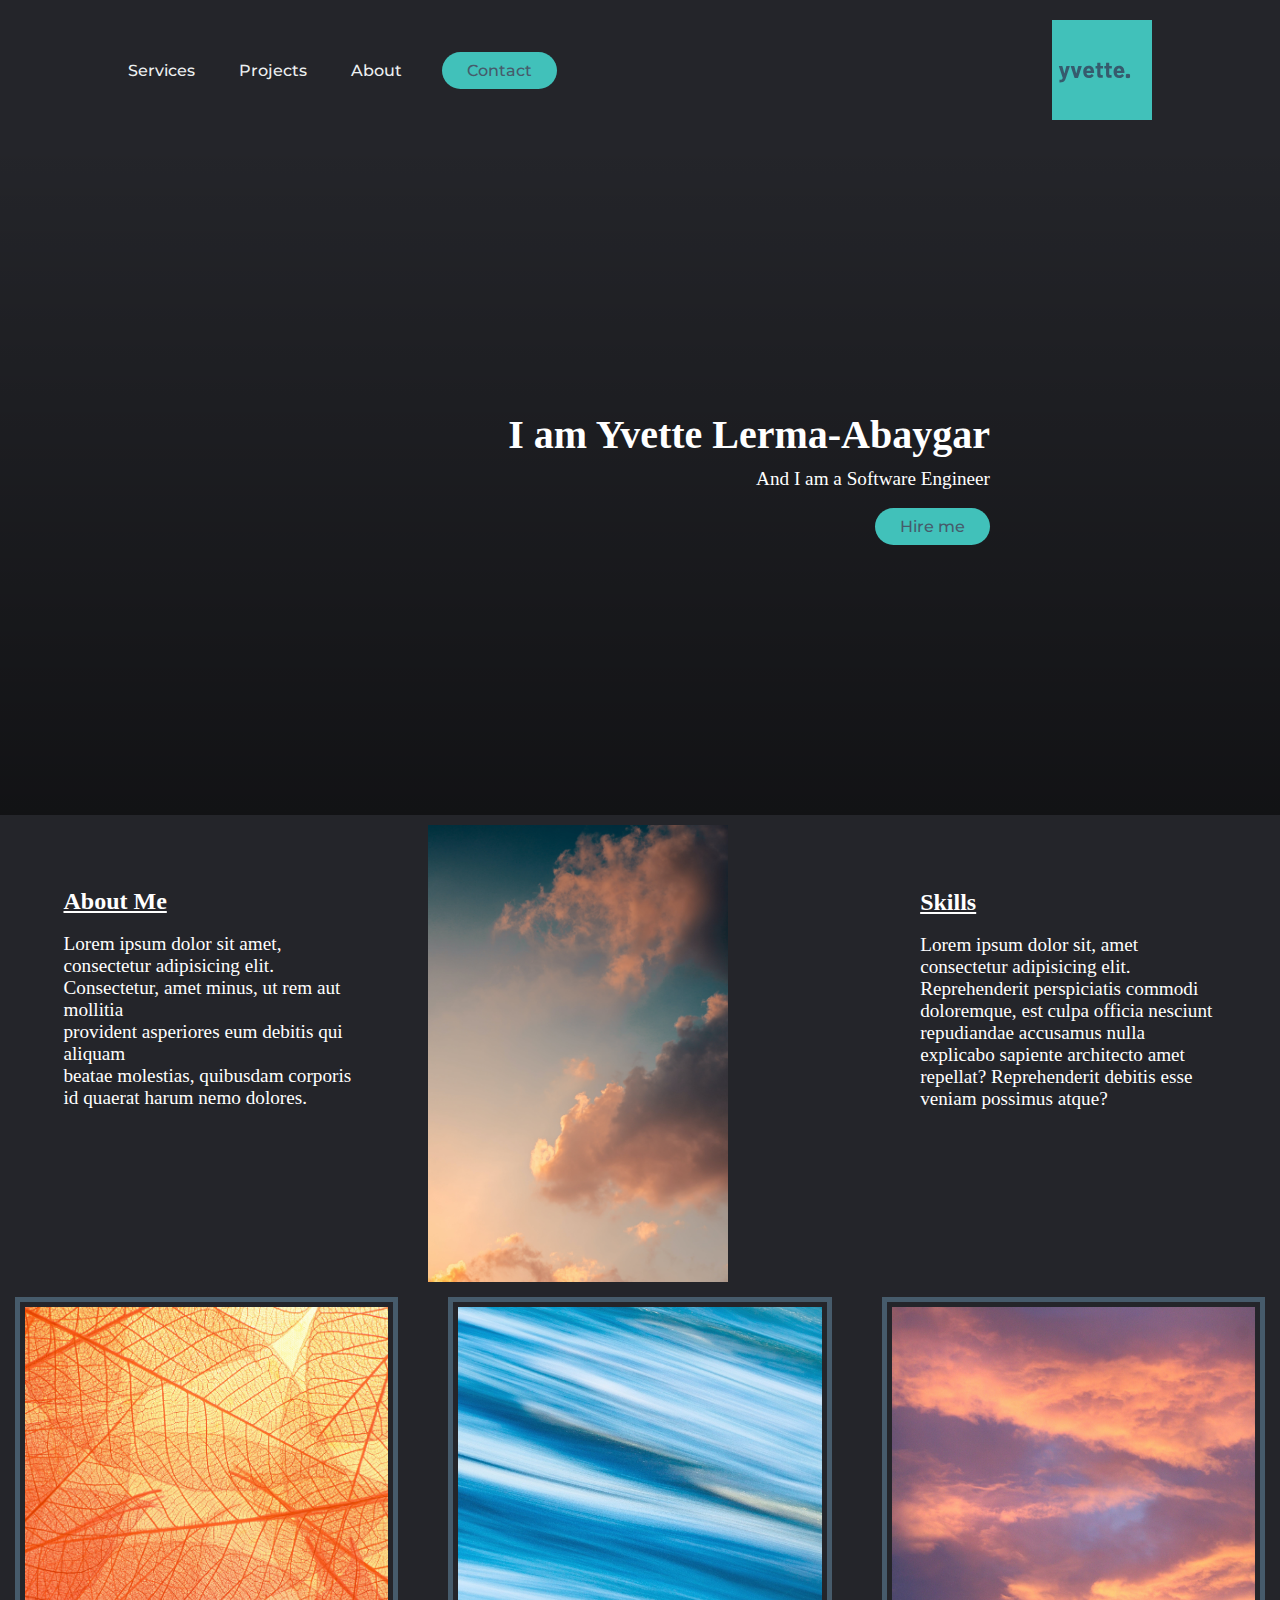
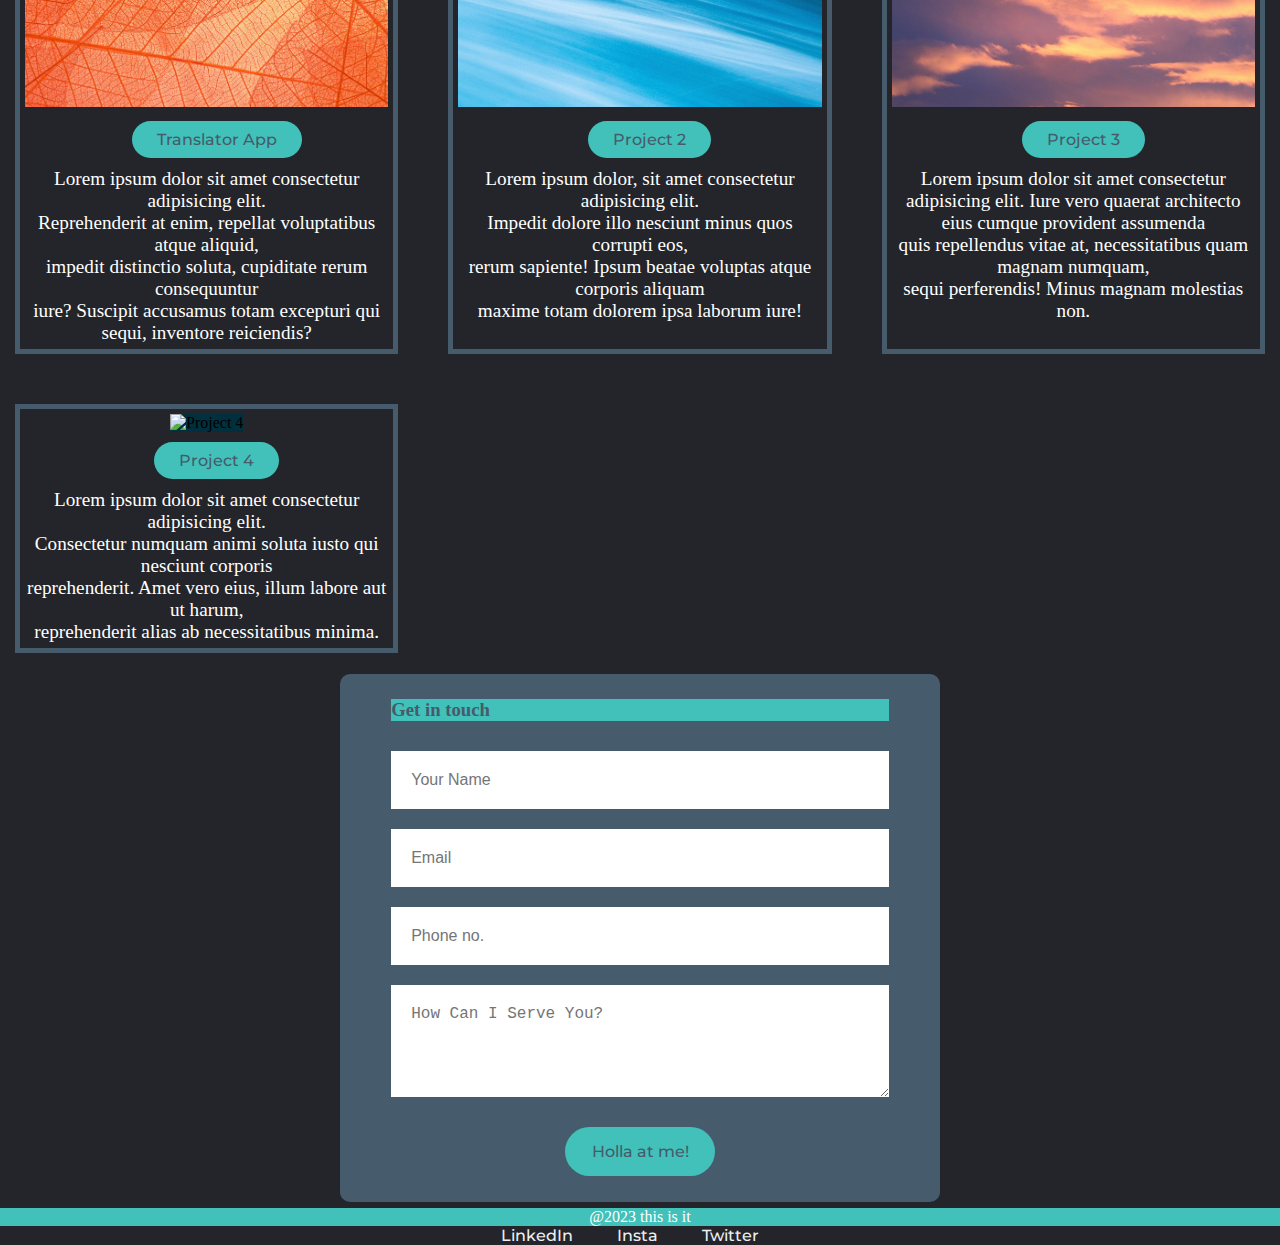
==== index.html @ d26eaa2d "added js file" ====
<!DOCTYPE html>
<html lang="en">
<head>
    <meta charset="UTF-8">
    <meta http-equiv="X-UA-Compatible" content="IE=edge">
    <title>yvette.</title>
    <meta name="viewport" content="width=device-width, initial-scale=1.0">
    <meta name="viewort" content="width=device-width, initial-scale=1">
    <link rel="stylesheet" href="index.css">
</head>
<body>
    <header>
        <img class="logo" src="media/yvette.svg" alt="logo"></svg>
        <nav>
            <ul class="nav__links">
                <li><a href="#">Services</a></li>
                <li><a href="#">Projects</a></li>
                <li><a href="#">About</a></li>
            </ul>
        </nav>
        <a class="cta" href="#"><button>Contact</button></a>
    </header>
</body>
    <!-- This is my section -->
    <section class="hero">
        <div class="hero-content">
              <h1>I am Yvette Lerma-Abaygar</h1>
              <p>And I am a Software Engineer</p><br>
              <button>Hire me</button>
          </div>
    </section>
    <section>
        <div class="aboutme-grid">
        <div class="about-me">
            <h2><u>About Me</u></h2><br>
            <p>Lorem ipsum dolor sit amet,<br>consectetur adipisicing elit.<br>Consectetur, amet minus, ut rem aut mollitia<br>provident asperiores eum debitis qui aliquam<br>beatae molestias, quibusdam corporis id quaerat harum nemo dolores.</p>
        </div>
        <div class="grid-item">
            <img src="media/clouds.jpg" alt="clouds">
        </div>        
        <div class="skills">
            <h2><u>Skills</u></h2><br>
            <p>Lorem ipsum dolor sit, amet consectetur adipisicing elit. Reprehenderit perspiciatis commodi doloremque, est culpa officia nesciunt repudiandae accusamus nulla explicabo sapiente architecto amet repellat? Reprehenderit debitis esse veniam possimus atque?</p>
        </div>
        </div>
    </section>
    <section>
        <div class="projects">
            <div class="project-item">
              <img src="media/project1.jpg" alt="Project 1">
              <h3><button>Translator App</button></h3>
              <p>Lorem ipsum dolor sit amet consectetur adipisicing elit.<br> Reprehenderit at enim, repellat voluptatibus atque aliquid,<br> impedit distinctio soluta, cupiditate rerum consequuntur<br> iure? Suscipit accusamus totam excepturi qui sequi, inventore reiciendis?</p>
            </div>
            <div class="project-item">
              <img src="media/project2.jpg" alt="Project 2">
              <h3><button>Project 2</button></h3>
              <p>Lorem ipsum dolor, sit amet consectetur adipisicing elit.<br> Impedit dolore illo nesciunt minus quos corrupti eos,<br> rerum sapiente! Ipsum beatae voluptas atque corporis aliquam<br> maxime totam dolorem ipsa laborum iure!</p>
            </div>
            <div class="project-item">
                <img src="media/project3.jpg" alt="Project 3">
                <h3><button>Project 3</button></h3>
                <p>Lorem ipsum dolor sit amet consectetur adipisicing elit. Iure vero quaerat architecto eius cumque provident assumenda<br> quis repellendus vitae at, necessitatibus quam magnam numquam,<br> sequi perferendis! Minus magnam molestias non.</p>
            </div>
            <div class="project-item">
                <img src="media/project4.jpg" alt="Project 4">
                <h3><button>Project 4</button></h3>
                <p>Lorem ipsum dolor sit amet consectetur adipisicing elit.<br> Consectetur numquam animi soluta iusto qui nesciunt corporis<br> reprehenderit. Amet vero eius, illum labore aut ut harum,<br> reprehenderit alias ab necessitatibus minima.</p>
            </div>
          </div>
    </section>
    <section>
        <div class="container">
            <form>
                <h3>Get in touch</h3>
                <input type="text" id="name" placeholder="Your Name" required>
                <input type="email" id="email" placeholder="Email" required>
                <input type="text" id="phone" placeholder="Phone no." required>
                <textarea id="message" rows="4" placeholder="How Can I Serve You?"></textarea>
                <button type="submit">Holla at me!</button>
            </form>
        </div>
    </section>
    <footer>
        @2023 this is it
        <nav>
            <ul class="nav__links">
                <li><a href="#">LinkedIn</a></li>
                <li><a href="#">Insta</a></li>
                <li><a href="#">Twitter</a></li>
            </ul>
        </nav>
    </footer>
    <script src="main.js"></script>
</body>
</html>
---- index.css ----
@import url('https://fonts.googleapis.com/css2?family=Montserrat:wght@500&display=swap');

* {
    box-sizing: border-box;
    margin: 0;
    padding: 0;
    background-color: rgba(36, 37, 42, 1);
}

li, a, button {
    font-family:"Montserrat", sans-serif;
    font-weight: 500;
    font-size: 16px;
    color: #edf0f1;
    text-decoration: none;
}

header {
    display: flex;
    justify-content: flex-end;
    align-items: center;
    padding: 20px 10%;
}

.logo {
    cursor: pointer;
    order: 3;
    margin-left: auto;
    width: 100px;
    height: auto;
}

nav {
    order: 1;
}

.nav__links {
    list-style: none;
}

.nav__links li {
    display: inline-block;
    padding: 0px 20px;
}

.nav__links li:nth-child(1) {
    padding: 0px 20px 0 0;
}

.nav__links li a {
    transition: all 0.3s ease 0s;
}

.nav__links li a:hover {
    color: rgba(65, 193, 186, 1);
}

.cta {
    order: 2;
}

button {
    margin-left: 20px;
    padding: 9px 25px;
    background-color:  rgba(65, 193, 186, 1);
    color: rgba(70, 91, 107, 1);
    border: none;
    border-radius: 50px;
    cursor: pointer;
    transition: all 0.3s ease 0s;
}

button:hover {
    background-color: rgba(70, 91, 107, 0.5);
    color: orange;
}

body, html {
    height: 100%;
    margin: 0;
    padding: 0;
}

.hero {
    background-image: linear-gradient(rgba(0, 0, 0, 0), rgba(0, 0, 0, 0.5)),
    url("Yvette.jpg");
    height: 75vh;
    background-position: center;
    background-size: cover;
    color: white;
    text-align: right;
    display: flex;
    align-items: center;
    position: relative;
  }

  .hero-content {
    width: 100%;
    max-width: 700px;
    margin: 0 auto;
    background-color: transparent;
  }

  h1 {
    font-size: 2.5em;
    margin-bottom: 10px;
    background-color: transparent;
  }
  
  p {
    font-size: 1.2em;
    background-color: transparent;
  }

  .about-me {
    text-align: left;
    color: white;
    margin: 15%;
  }

  .aboutme-grid {
    display: grid;
    grid-template-columns: repeat(3, 1fr);
    gap: 5px;
    margin-top: 10px;
  }

  .grid-item {
    width: 300px;
    height: auto;
  }

  img {
    background-image: url("./media/clouds.jpg");
    width: 100%;
    height: 100%;
    object-fit: cover;
  }

  .skills {
    text-align: left;
    color: white;
    margin: 15%;
    gap: 5px;
  }

  .projects {
    margin: 15px 15px 15px 15px;
    display: grid;
    grid-template-columns: repeat(auto-fit, minmax(300px, 1fr));
    gap: 50px;
  }
  
  .project-item {
    border: 5px solid rgba(70, 91, 107, 1);
    padding: 5px;
    text-align: center;
  }
  
  .project-item img {
    max-width: auto;
    height: 400px;
  }
  
  .project-item h3 {
    margin-top: 10px;
    background-color: transparent;
  }
  
  .project-item p {
    margin-top: 10px;
    color:white;
  }

  .container {
    width: 100%;
    height: 60vh;
    display: flex;
    align-items: center;
    justify-content: center;
  }

  form{
    background:rgba(70, 91, 107, 1);
    display: flex;
    flex-direction: column;
    padding: 2vw 4vw;
    width: 90%;
    max-width: 600px;
    border-radius: 10px;
  }

  form h3 {
    color:rgba(70, 91, 107, 1);
    font-weight: 800;
    margin-bottom: 20px;
    background:rgba(65, 193, 186, 1);
  }

  form input, form textarea{
    border: 0;
    margin: 10px 0;
    padding: 20px;
    outline: none;
    background:white;
    font-size: 16px;
  }

  form button{
    padding: 15px;
    border: 0;
    outline: none;
    width: 150px;
    margin: 20px auto 0;
    border-radius: 30px;
  }

  footer {
    background:rgba(65, 193, 186, 1);
    color:white;
    width: 100%;
    height: 20px;
    text-align: center;
  }
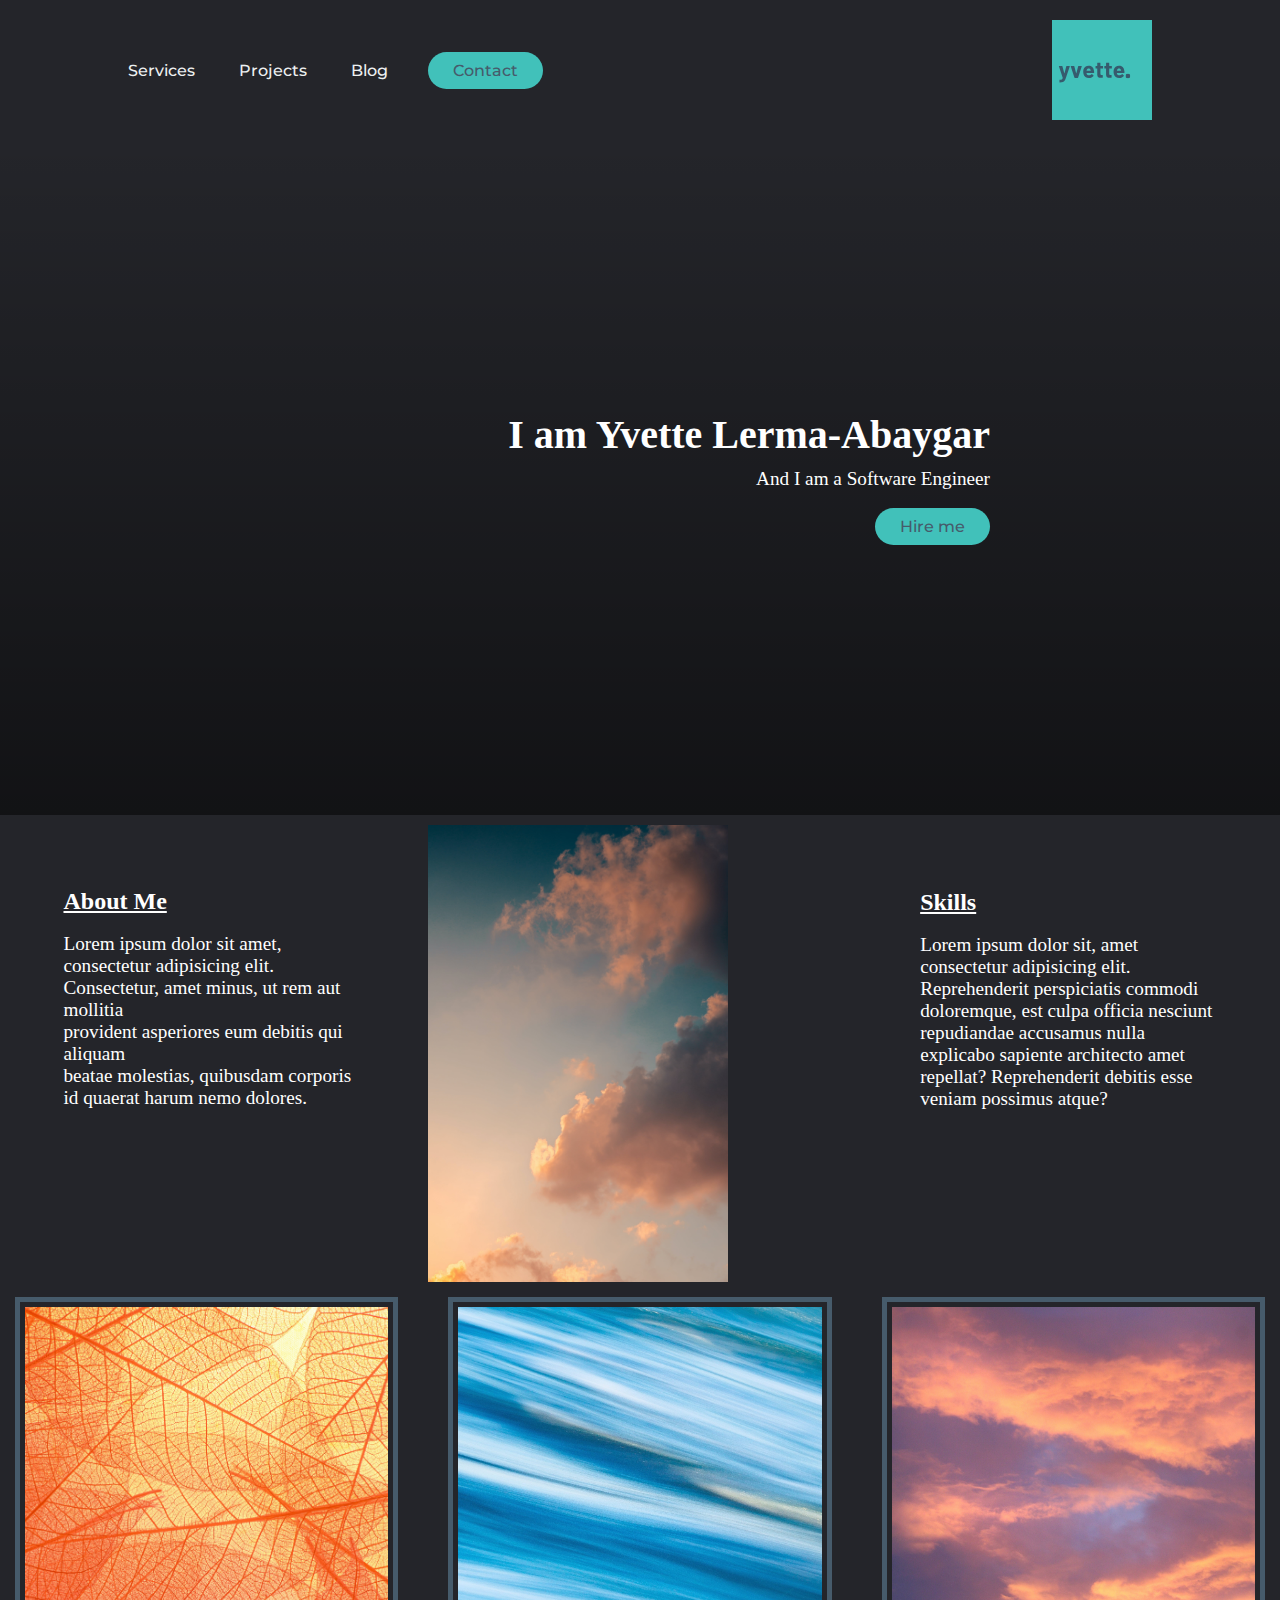
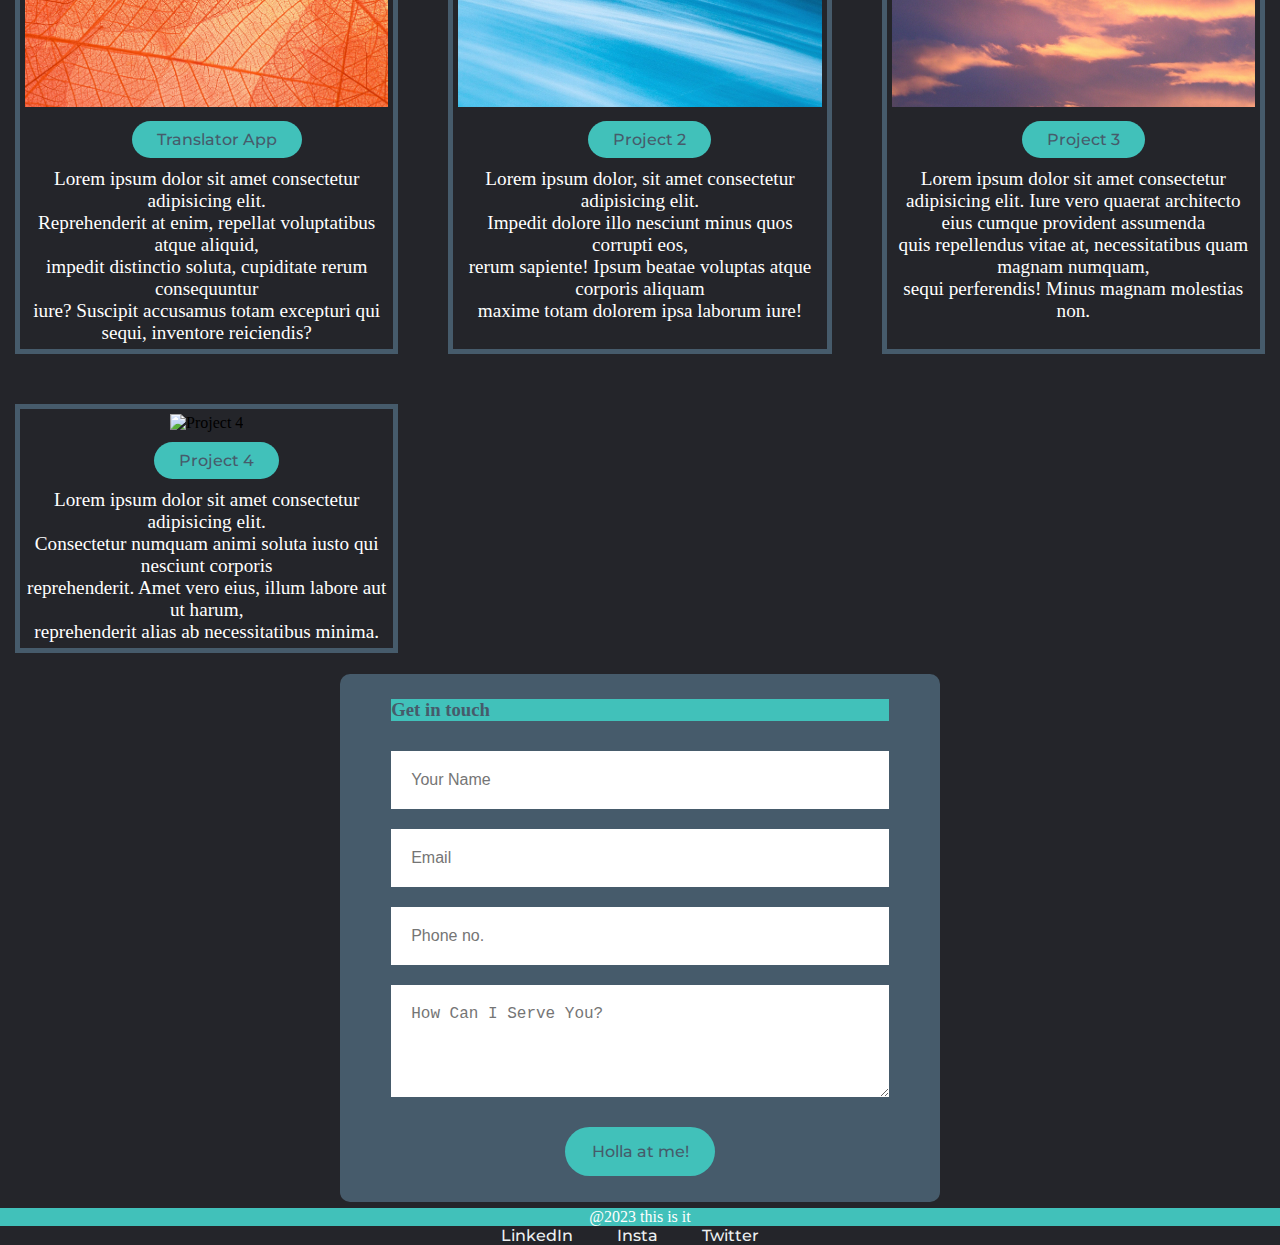
==== commit 3555c8e3: "added js/css and html files. Linked them" ====
--- a/index.html
+++ b/index.html
@@ -6,16 +6,16 @@
     <title>yvette.</title>
     <meta name="viewport" content="width=device-width, initial-scale=1.0">
     <meta name="viewort" content="width=device-width, initial-scale=1">
-    <link rel="stylesheet" href="index.css">
+    <link rel="stylesheet" href="/css/index.css">
 </head>
 <body>
     <header>
         <img class="logo" src="media/yvette.svg" alt="logo"></svg>
         <nav>
             <ul class="nav__links">
-                <li><a href="#">Services</a></li>
-                <li><a href="#">Projects</a></li>
-                <li><a href="#">About</a></li>
+                <li><a href="services.html">Services</a></li>
+                <li><a href="projects.html">Projects</a></li>
+                <li><a href="#">Blog</a></li>
             </ul>
         </nav>
         <a class="cta" href="#"><button>Contact</button></a>
@@ -90,6 +90,6 @@
             </ul>
         </nav>
     </footer>
-    <script src="main.js"></script>
+    <script src="/js/main.js"></script>
 </body>
 </html>--- a/css/index.css
+++ b/css/index.css
@@ -0,0 +1,225 @@
+@import url('https://fonts.googleapis.com/css2?family=Montserrat:wght@500&display=swap');
+
+* {
+    box-sizing: border-box;
+    margin: 0;
+    padding: 0;
+    background-color: rgba(36, 37, 42, 1);
+}
+
+li, a, button {
+    font-family:"Montserrat", sans-serif;
+    font-weight: 500;
+    font-size: 16px;
+    color: #edf0f1;
+    text-decoration: none;
+}
+
+header {
+    display: flex;
+    justify-content: flex-end;
+    align-items: center;
+    padding: 20px 10%;
+}
+
+.logo {
+    cursor: pointer;
+    order: 3;
+    margin-left: auto;
+    width: 100px;
+    height: auto;
+}
+
+nav {
+    order: 1;
+}
+
+.nav__links {
+    list-style: none;
+}
+
+.nav__links li {
+    display: inline-block;
+    padding: 0px 20px;
+}
+
+.nav__links li:nth-child(1) {
+    padding: 0px 20px 0 0;
+}
+
+.nav__links li a {
+    transition: all 0.3s ease 0s;
+}
+
+.nav__links li a:hover {
+    color: rgba(65, 193, 186, 1);
+}
+
+.cta {
+    order: 2;
+}
+
+button {
+    margin-left: 20px;
+    padding: 9px 25px;
+    background-color:  rgba(65, 193, 186, 1);
+    color: rgba(70, 91, 107, 1);
+    border: none;
+    border-radius: 50px;
+    cursor: pointer;
+    transition: all 0.3s ease 0s;
+}
+
+button:hover {
+    background-color: rgba(70, 91, 107, 0.5);
+    color: orange;
+}
+
+body, html {
+    height: 100%;
+    margin: 0;
+    padding: 0;
+}
+
+.hero {
+    background-image: linear-gradient(rgba(0, 0, 0, 0), rgba(0, 0, 0, 0.5)),
+    url("Yvette.jpg");
+    height: 75vh;
+    background-position: center;
+    background-size: cover;
+    color: white;
+    text-align: right;
+    display: flex;
+    align-items: center;
+    position: relative;
+  }
+
+  .hero-content {
+    width: 100%;
+    max-width: 700px;
+    margin: 0 auto;
+    background-color: transparent;
+  }
+
+  h1 {
+    font-size: 2.5em;
+    margin-bottom: 10px;
+    background-color: transparent;
+  }
+  
+  p {
+    font-size: 1.2em;
+    background-color: transparent;
+  }
+
+  .about-me {
+    text-align: left;
+    color: white;
+    margin: 15%;
+  }
+
+  .aboutme-grid {
+    display: grid;
+    grid-template-columns: repeat(3, 1fr);
+    gap: 5px;
+    margin-top: 10px;
+  }
+
+  .grid-item {
+    width: 300px;
+    height: auto;
+  }
+
+  img {
+    background-image: url("./media/clouds.jpg");
+    width: 100%;
+    height: 100%;
+    object-fit: cover;
+  }
+
+  .skills {
+    text-align: left;
+    color: white;
+    margin: 15%;
+    gap: 5px;
+  }
+
+  .projects {
+    margin: 15px 15px 15px 15px;
+    display: grid;
+    grid-template-columns: repeat(auto-fit, minmax(300px, 1fr));
+    gap: 50px;
+  }
+  
+  .project-item {
+    border: 5px solid rgba(70, 91, 107, 1);
+    padding: 5px;
+    text-align: center;
+  }
+  
+  .project-item img {
+    max-width: auto;
+    height: 400px;
+  }
+  
+  .project-item h3 {
+    margin-top: 10px;
+    background-color: transparent;
+  }
+  
+  .project-item p {
+    margin-top: 10px;
+    color:white;
+  }
+
+  .container {
+    width: 100%;
+    height: 60vh;
+    display: flex;
+    align-items: center;
+    justify-content: center;
+  }
+
+  form{
+    background:rgba(70, 91, 107, 1);
+    display: flex;
+    flex-direction: column;
+    padding: 2vw 4vw;
+    width: 90%;
+    max-width: 600px;
+    border-radius: 10px;
+  }
+
+  form h3 {
+    color:rgba(70, 91, 107, 1);
+    font-weight: 800;
+    margin-bottom: 20px;
+    background:rgba(65, 193, 186, 1);
+  }
+
+  form input, form textarea{
+    border: 0;
+    margin: 10px 0;
+    padding: 20px;
+    outline: none;
+    background:white;
+    font-size: 16px;
+  }
+
+  form button{
+    padding: 15px;
+    border: 0;
+    outline: none;
+    width: 150px;
+    margin: 20px auto 0;
+    border-radius: 30px;
+  }
+
+  footer {
+    background:rgba(65, 193, 186, 1);
+    color:white;
+    width: 100%;
+    height: 20px;
+    text-align: center;
+  }
+
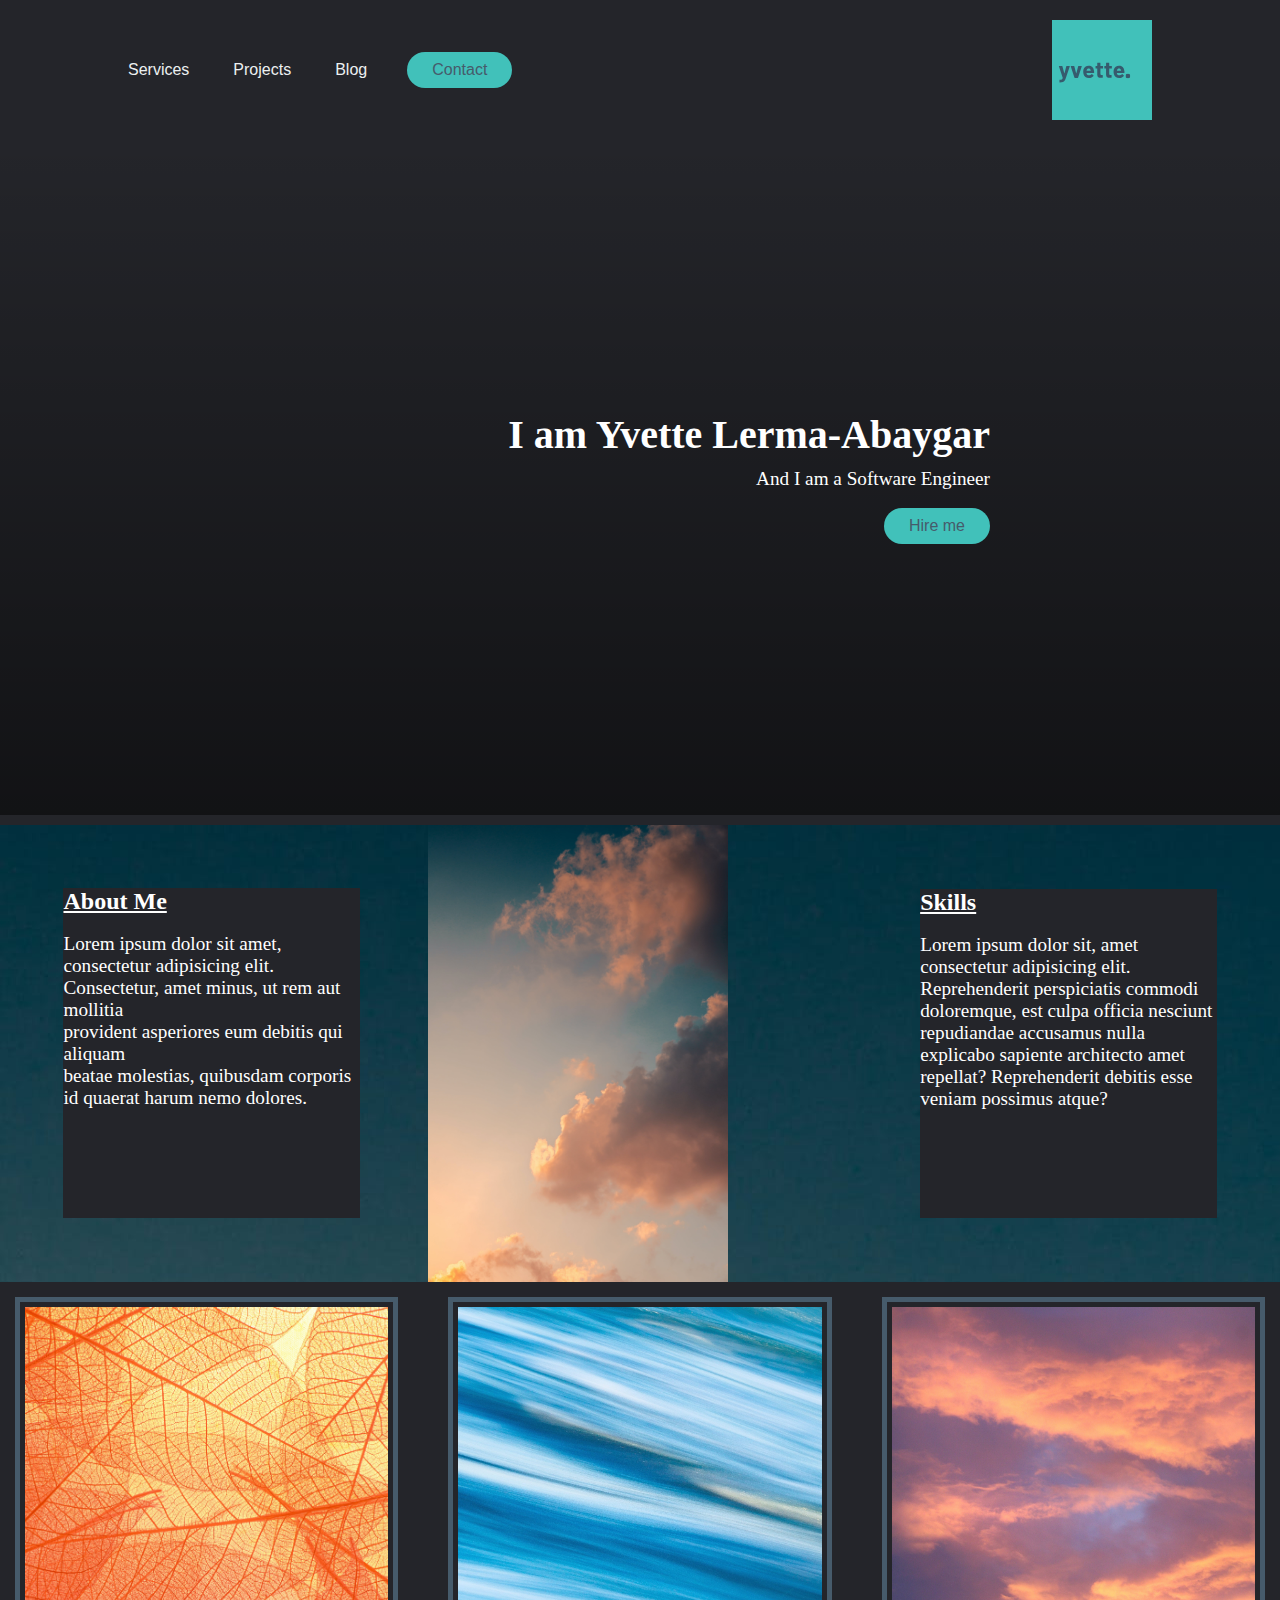
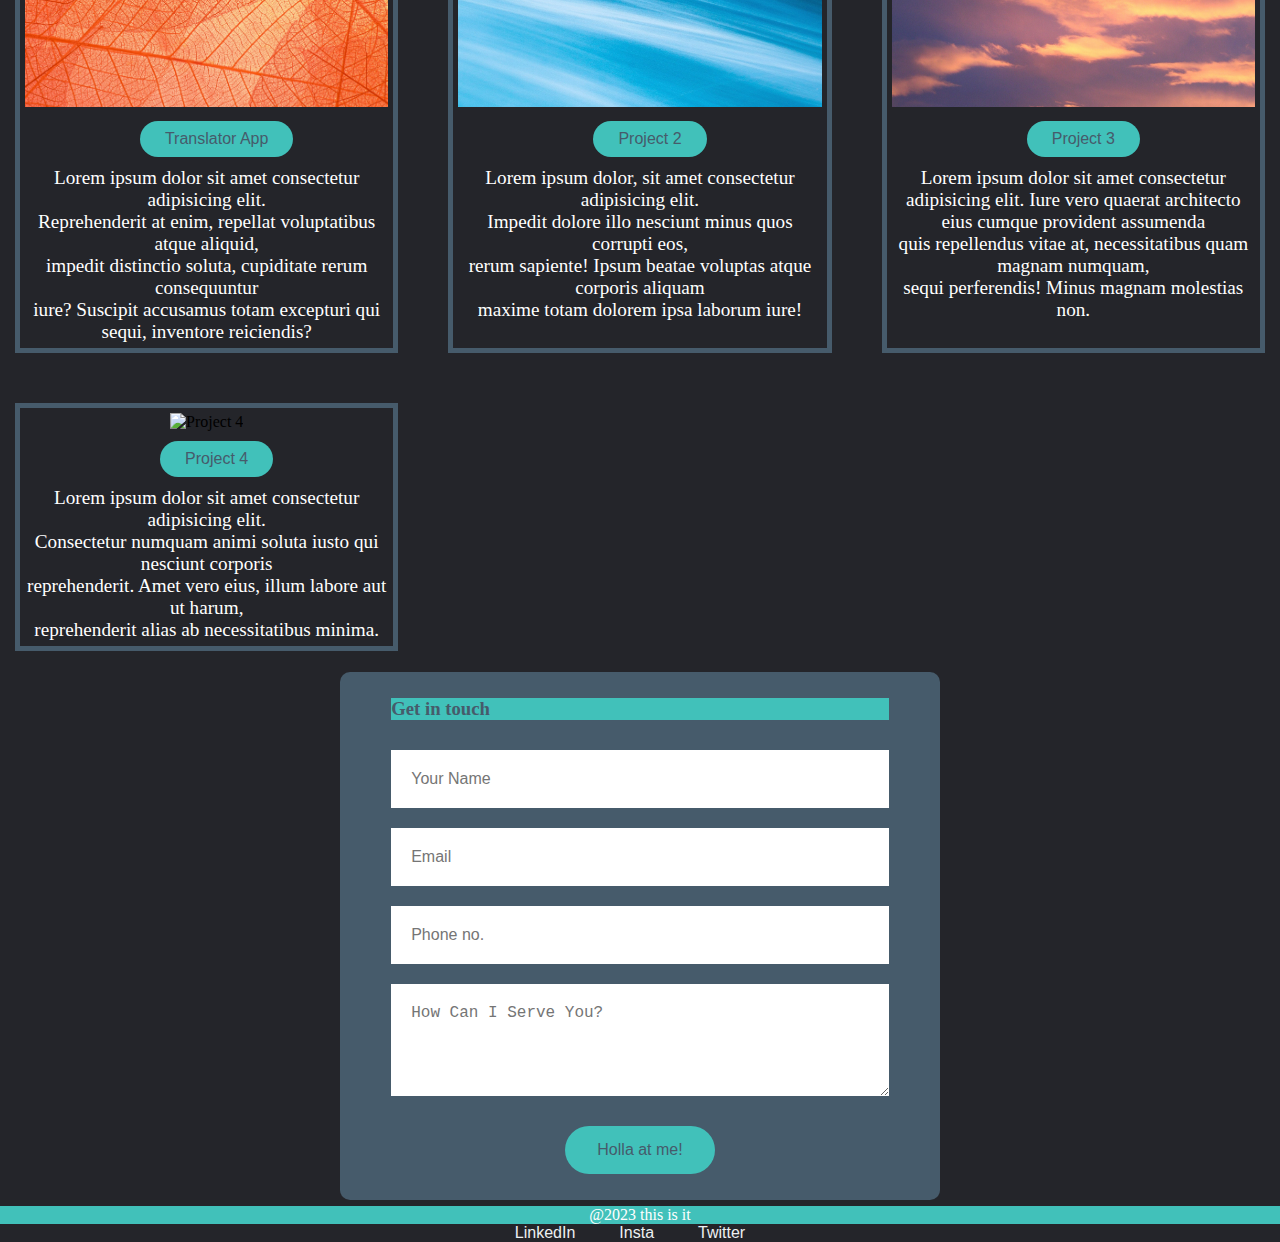
==== commit 23a0a25f: "moved css file out of css folder" ====
--- a/index.html
+++ b/index.html
@@ -6,7 +6,7 @@
     <title>yvette.</title>
     <meta name="viewport" content="width=device-width, initial-scale=1.0">
     <meta name="viewort" content="width=device-width, initial-scale=1">
-    <link rel="stylesheet" href="/css/index.css">
+    <link rel="stylesheet" href="index.css">
 </head>
 <body>
     <header>
@@ -62,7 +62,7 @@
                 <p>Lorem ipsum dolor sit amet consectetur adipisicing elit. Iure vero quaerat architecto eius cumque provident assumenda<br> quis repellendus vitae at, necessitatibus quam magnam numquam,<br> sequi perferendis! Minus magnam molestias non.</p>
             </div>
             <div class="project-item">
-                <img src="media/project4.jpg" alt="Project 4">
+                <img src="#" alt="Project 4">
                 <h3><button>Project 4</button></h3>
                 <p>Lorem ipsum dolor sit amet consectetur adipisicing elit.<br> Consectetur numquam animi soluta iusto qui nesciunt corporis<br> reprehenderit. Amet vero eius, illum labore aut ut harum,<br> reprehenderit alias ab necessitatibus minima.</p>
             </div>
@@ -90,6 +90,6 @@
             </ul>
         </nav>
     </footer>
-    <script src="/js/main.js"></script>
+    <script src="js/main.js"></script>
 </body>
 </html>--- a/index.css
+++ b/index.css
@@ -0,0 +1,224 @@
+
+* {
+    box-sizing: border-box;
+    margin: 0;
+    padding: 0;
+    background-color: rgba(36, 37, 42, 1);
+}
+
+li, a, button {
+    font-family:"Montserrat", sans-serif;
+    font-weight: 500;
+    font-size: 16px;
+    color: #edf0f1;
+    text-decoration: none;
+}
+
+header {
+    display: flex;
+    justify-content: flex-end;
+    align-items: center;
+    padding: 20px 10%;
+}
+
+.logo {
+    cursor: pointer;
+    order: 3;
+    margin-left: auto;
+    width: 100px;
+    height: auto;
+}
+
+nav {
+    order: 1;
+}
+
+.nav__links {
+    list-style: none;
+}
+
+.nav__links li {
+    display: inline-block;
+    padding: 0px 20px;
+}
+
+.nav__links li:nth-child(1) {
+    padding: 0px 20px 0 0;
+}
+
+.nav__links li a {
+    transition: all 0.3s ease 0s;
+}
+
+.nav__links li a:hover {
+    color: rgba(65, 193, 186, 1);
+}
+
+.cta {
+    order: 2;
+}
+
+button {
+    margin-left: 20px;
+    padding: 9px 25px;
+    background-color:  rgba(65, 193, 186, 1);
+    color: rgba(70, 91, 107, 1);
+    border: none;
+    border-radius: 50px;
+    cursor: pointer;
+    transition: all 0.3s ease 0s;
+}
+
+button:hover {
+    background-color: rgba(70, 91, 107, 0.5);
+    color: orange;
+}
+
+body, html {
+    height: 100%;
+    margin: 0;
+    padding: 0;
+}
+
+.hero {
+    background-image: linear-gradient(rgba(0, 0, 0, 0), rgba(0, 0, 0, 0.5)),
+    url('Yvette.jpg');
+    height: 75vh;
+    background-position: center;
+    background-size: cover;
+    color: white;
+    text-align: right;
+    display: flex;
+    align-items: center;
+    position: relative;
+  }
+
+  .hero-content {
+    width: 100%;
+    max-width: 700px;
+    margin: 0 auto;
+    background-color: transparent;
+  }
+
+  h1 {
+    font-size: 2.5em;
+    margin-bottom: 10px;
+    background-color: transparent;
+  }
+  
+  p {
+    font-size: 1.2em;
+    background-color: transparent;
+  }
+
+  .about-me {
+    text-align: left;
+    color: white;
+    margin: 15%;
+  }
+
+  .aboutme-grid {
+    background-image: url('media/clouds.jpg');
+    display: grid;
+    grid-template-columns: repeat(3, 1fr);
+    gap: 5px;
+    margin-top: 10px;
+  }
+
+  .grid-item {
+    width: 300px;
+    height: auto;
+  }
+
+  img {
+    width: 100%;
+    height: 100%;
+    object-fit: cover;
+  }
+
+  .skills {
+    text-align: left;
+    color: white;
+    margin: 15%;
+    gap: 5px;
+  }
+
+  .projects {
+    margin: 15px 15px 15px 15px;
+    display: grid;
+    grid-template-columns: repeat(auto-fit, minmax(300px, 1fr));
+    gap: 50px;
+  }
+  
+  .project-item {
+    border: 5px solid rgba(70, 91, 107, 1);
+    padding: 5px;
+    text-align: center;
+  }
+  
+  .project-item img {
+    max-width: auto;
+    height: 400px;
+  }
+  
+  .project-item h3 {
+    margin-top: 10px;
+    background-color: transparent;
+  }
+  
+  .project-item p {
+    margin-top: 10px;
+    color:white;
+  }
+
+  .container {
+    width: 100%;
+    height: 60vh;
+    display: flex;
+    align-items: center;
+    justify-content: center;
+  }
+
+  form{
+    background:rgba(70, 91, 107, 1);
+    display: flex;
+    flex-direction: column;
+    padding: 2vw 4vw;
+    width: 90%;
+    max-width: 600px;
+    border-radius: 10px;
+  }
+
+  form h3 {
+    color:rgba(70, 91, 107, 1);
+    font-weight: 800;
+    margin-bottom: 20px;
+    background:rgba(65, 193, 186, 1);
+  }
+
+  form input, form textarea{
+    border: 0;
+    margin: 10px 0;
+    padding: 20px;
+    outline: none;
+    background:white;
+    font-size: 16px;
+  }
+
+  form button{
+    padding: 15px;
+    border: 0;
+    outline: none;
+    width: 150px;
+    margin: 20px auto 0;
+    border-radius: 30px;
+  }
+
+  footer {
+    background:rgba(65, 193, 186, 1);
+    color:white;
+    width: 100%;
+    height: 20px;
+    text-align: center;
+  }
+
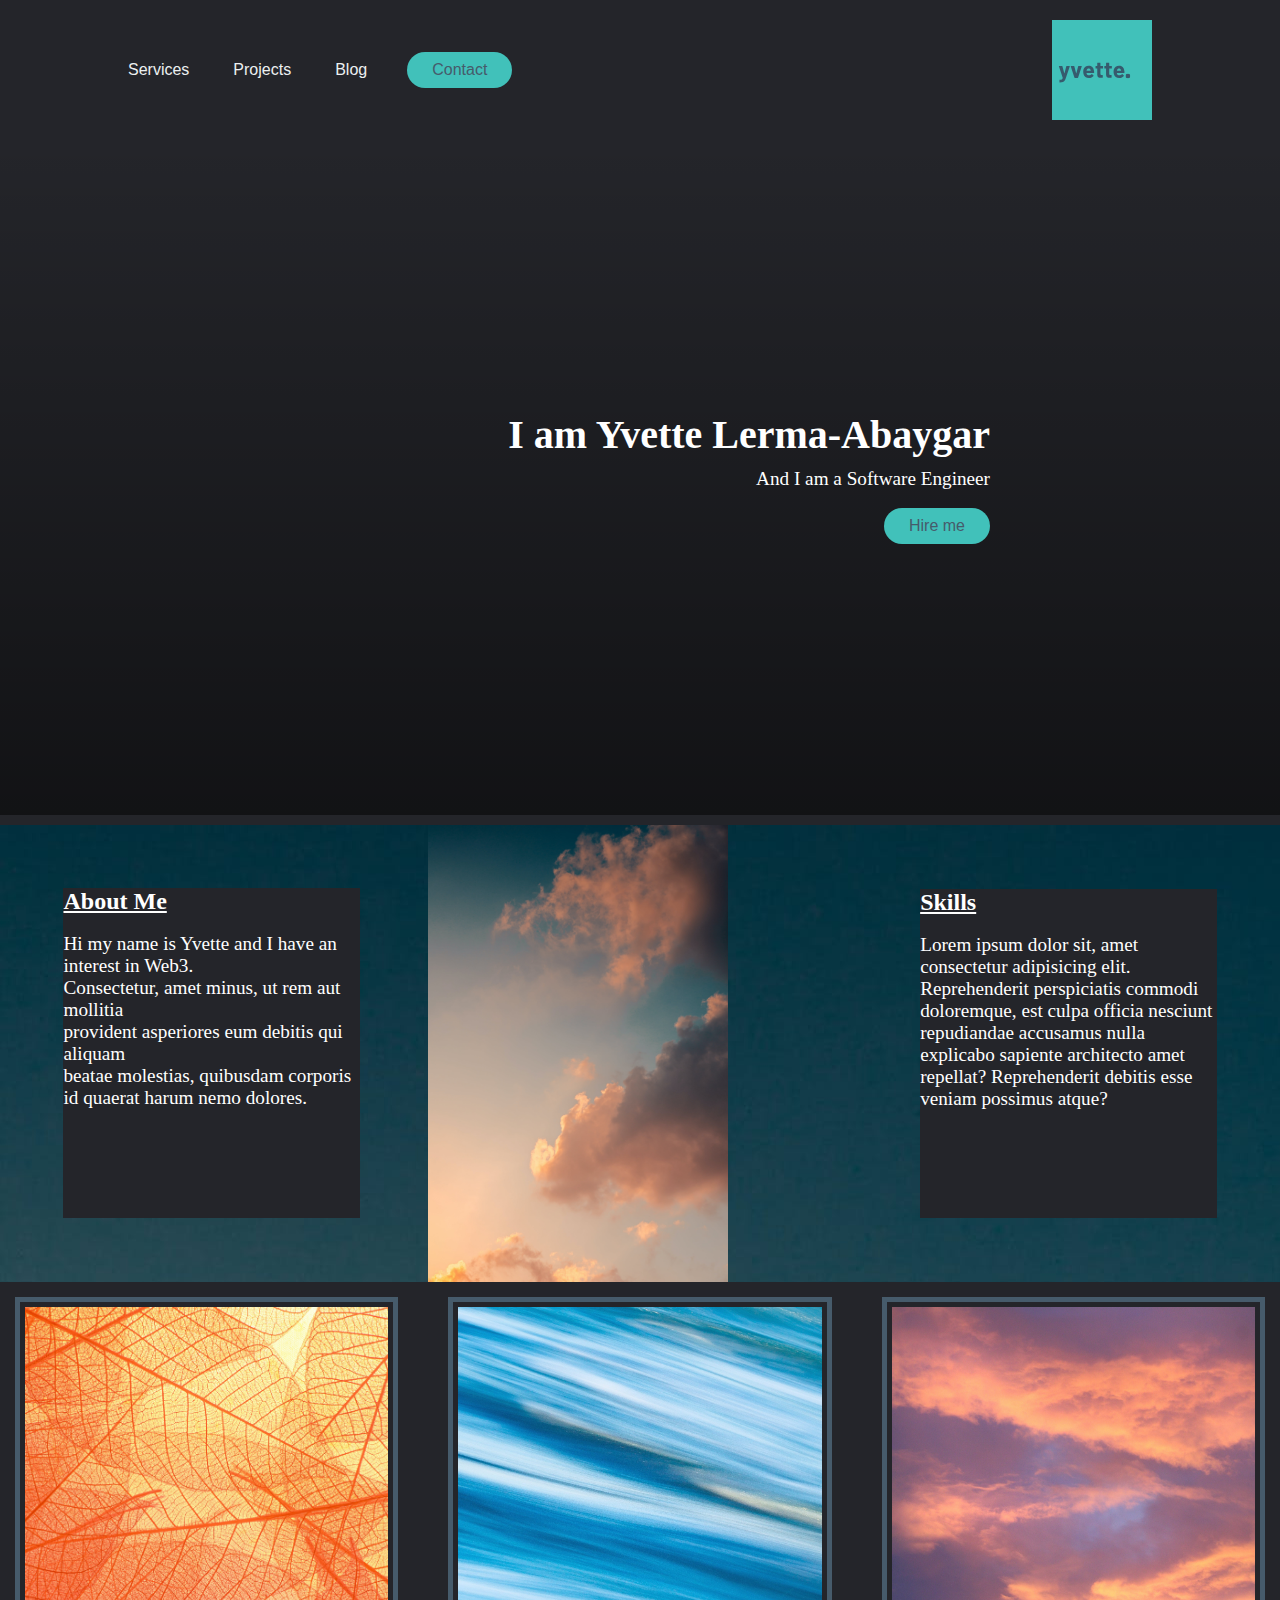
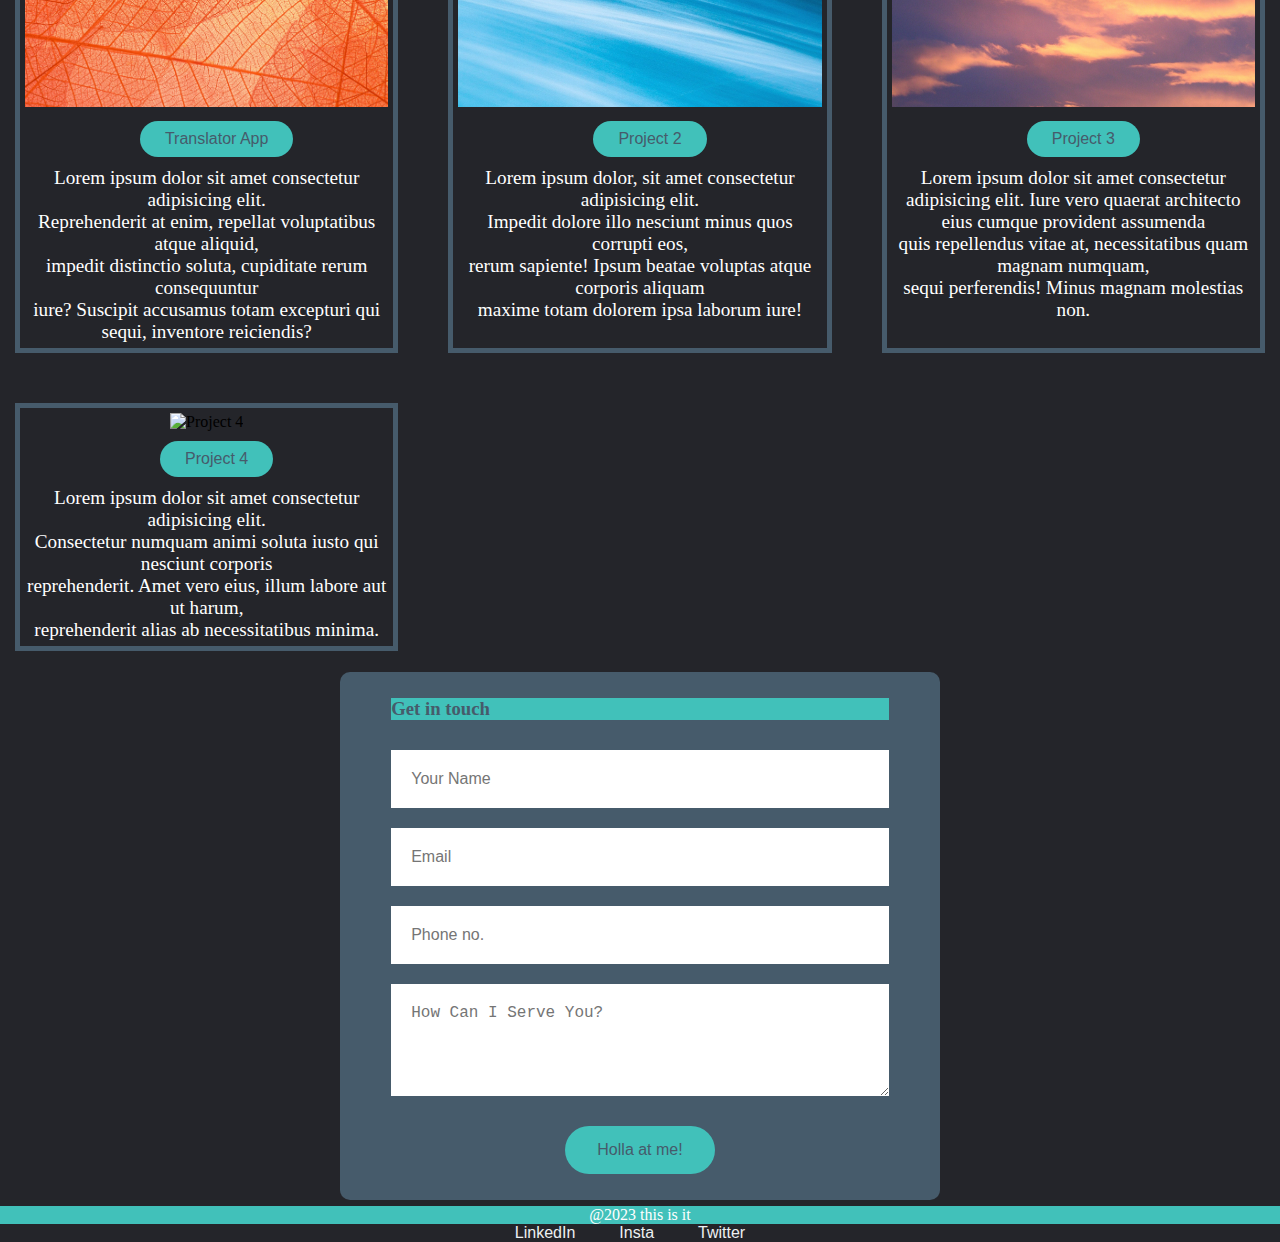
==== commit 5ee25c8a: "changed a sentence to see if this registers on github" ====
--- a/index.html
+++ b/index.html
@@ -33,7 +33,7 @@
         <div class="aboutme-grid">
         <div class="about-me">
             <h2><u>About Me</u></h2><br>
-            <p>Lorem ipsum dolor sit amet,<br>consectetur adipisicing elit.<br>Consectetur, amet minus, ut rem aut mollitia<br>provident asperiores eum debitis qui aliquam<br>beatae molestias, quibusdam corporis id quaerat harum nemo dolores.</p>
+            <p>Hi my name is Yvette and I have an interest in Web3.<br>Consectetur, amet minus, ut rem aut mollitia<br>provident asperiores eum debitis qui aliquam<br>beatae molestias, quibusdam corporis id quaerat harum nemo dolores.</p>
         </div>
         <div class="grid-item">
             <img src="media/clouds.jpg" alt="clouds">
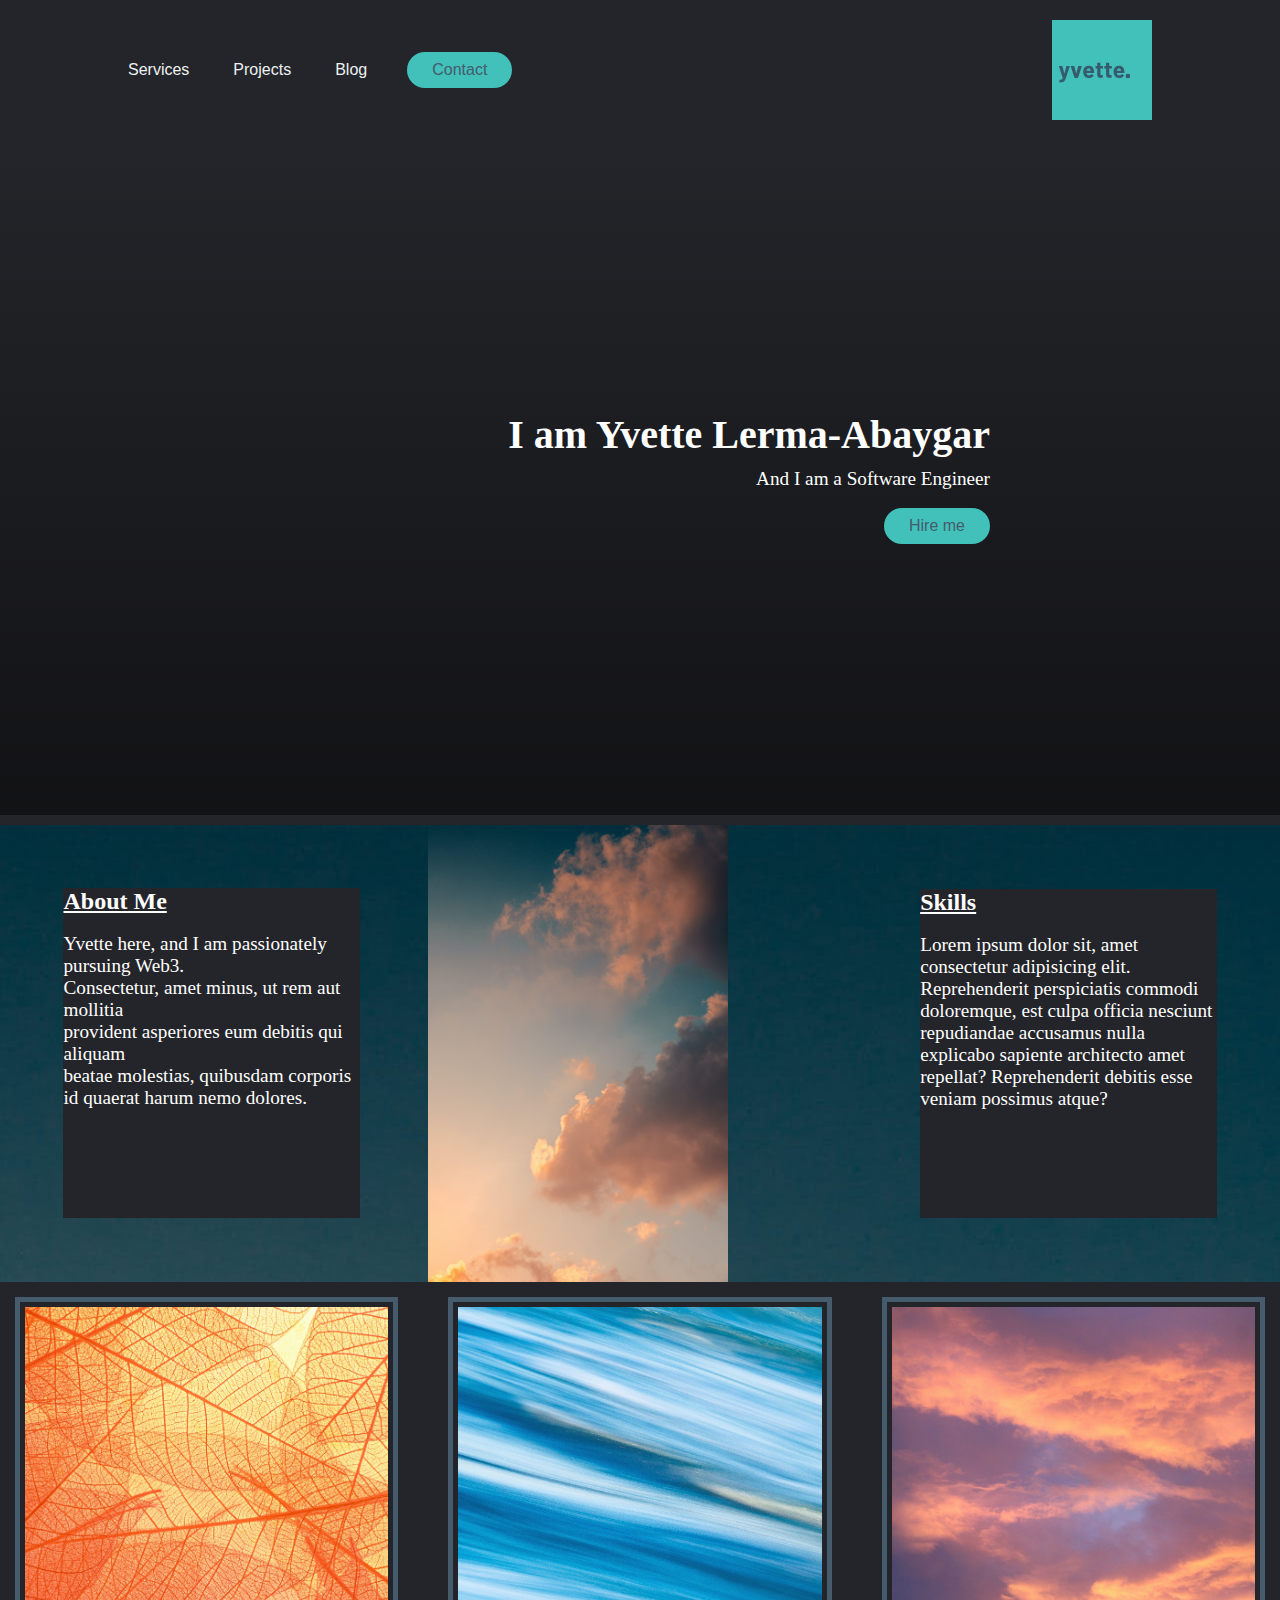
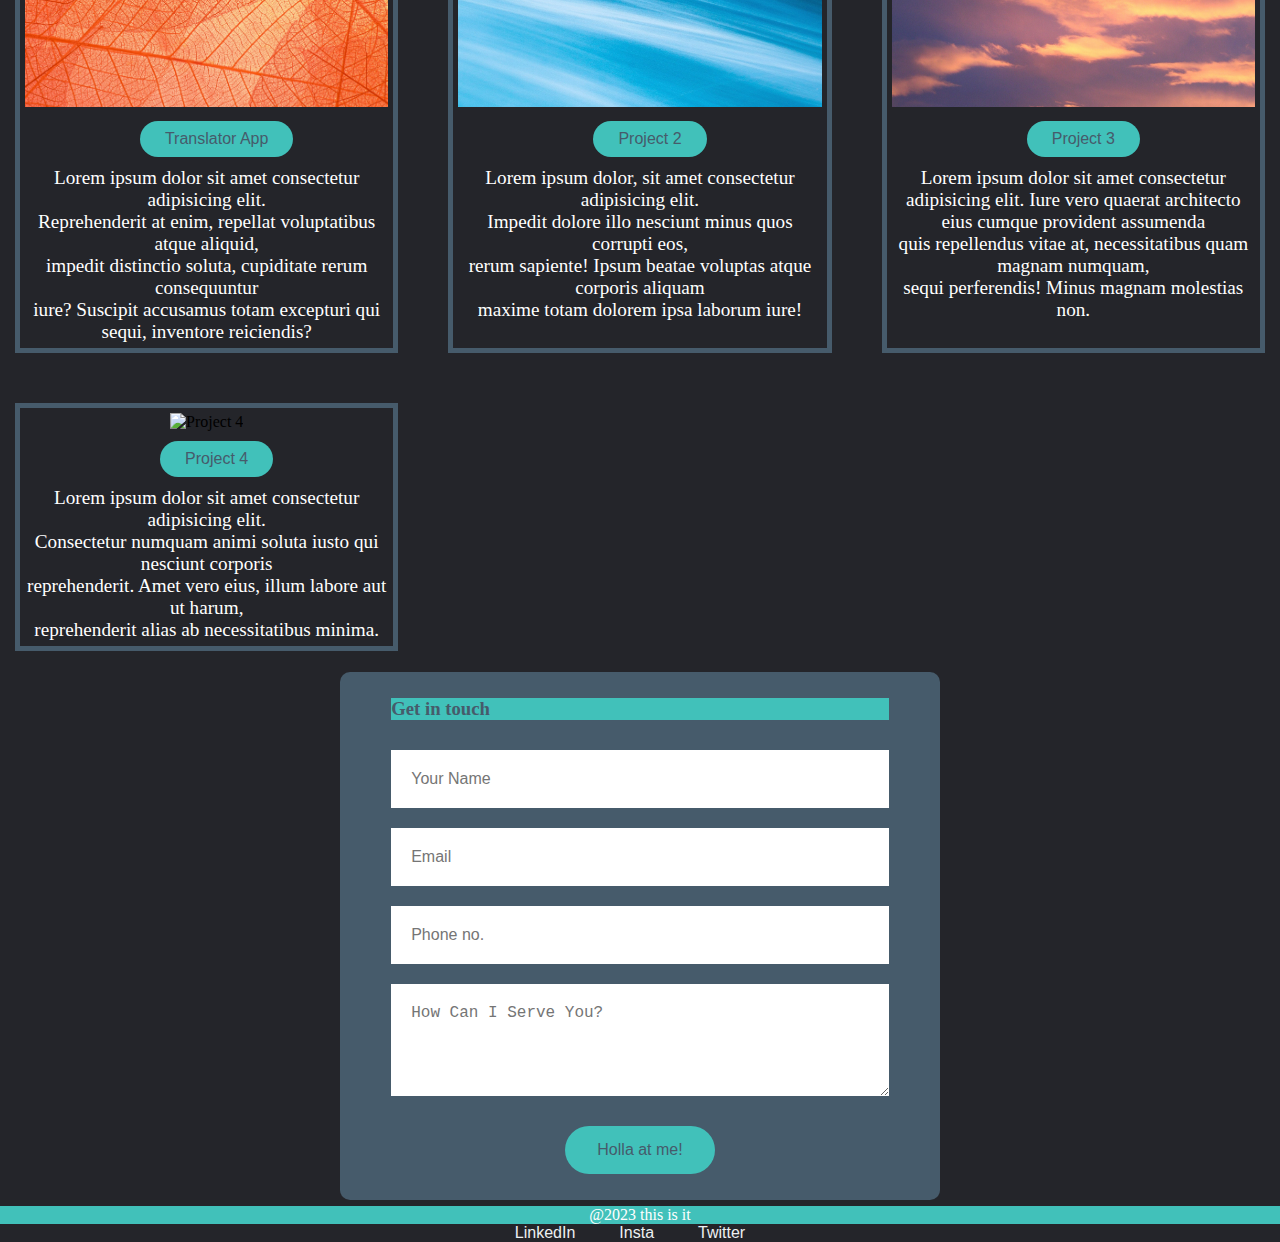
==== commit c49c36e1: "adding some info" ====
--- a/index.html
+++ b/index.html
@@ -33,7 +33,7 @@
         <div class="aboutme-grid">
         <div class="about-me">
             <h2><u>About Me</u></h2><br>
-            <p>Hi my name is Yvette and I have an interest in Web3.<br>Consectetur, amet minus, ut rem aut mollitia<br>provident asperiores eum debitis qui aliquam<br>beatae molestias, quibusdam corporis id quaerat harum nemo dolores.</p>
+            <p>Yvette here, and I am passionately pursuing Web3.<br>Consectetur, amet minus, ut rem aut mollitia<br>provident asperiores eum debitis qui aliquam<br>beatae molestias, quibusdam corporis id quaerat harum nemo dolores.</p>
         </div>
         <div class="grid-item">
             <img src="media/clouds.jpg" alt="clouds">
